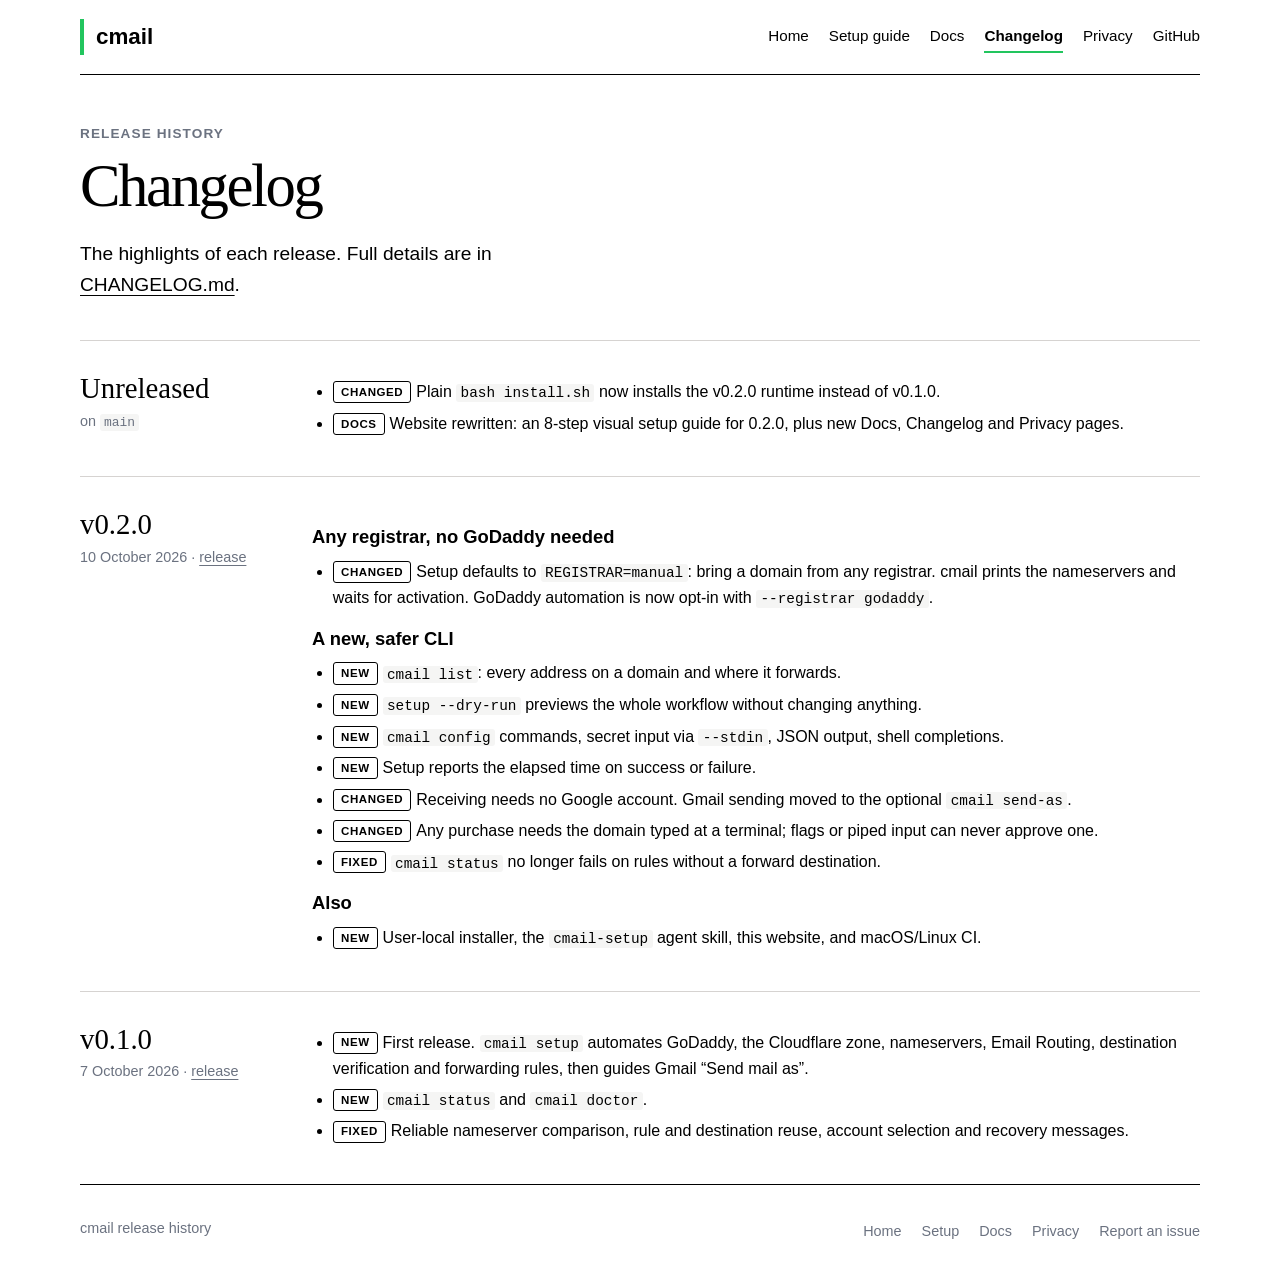
==== docs/changelog.html @ 35b185b3 "docs(site): rewrite the website for the 0.2.0 CLI Replace the long 14-step snapshot guide with a con" ====
<!doctype html>
<html lang="en">
<head>
  <meta charset="utf-8">
  <meta name="viewport" content="width=device-width, initial-scale=1">
  <meta name="description" content="What changed in each cmail release.">
  <title>Changelog — cmail</title>
  <link rel="stylesheet" href="assets/styles.css">
</head>
<body>
<a class="skip" href="#main">Skip to content</a>
<header><a class="brand" href="index.html">cmail</a><nav aria-label="Main"><a href="index.html">Home</a><a href="setup.html">Setup guide</a><a href="docs.html">Docs</a><a href="changelog.html" aria-current="page">Changelog</a><a href="privacy.html">Privacy</a><a href="https://github.com/luongnv89/cmail">GitHub</a></nav></header>
<main id="main">
  <div class="page-intro">
    <p class="kicker">Release history</p>
    <h1>Changelog</h1>
    <p class="lead">The highlights of each release. Full details are in <a href="https://github.com/luongnv89/cmail/blob/main/CHANGELOG.md">CHANGELOG.md</a>.</p>
  </div>

  <article class="release" aria-labelledby="unreleased">
    <div><h2 id="unreleased">Unreleased</h2><p class="meta">on <code>main</code></p></div>
    <div>
      <ul>
        <li><span class="badge">Changed</span>Plain <code>bash install.sh</code> now installs the v0.2.0 runtime instead of v0.1.0.</li>
        <li><span class="badge">Docs</span>Website rewritten: an 8-step visual setup guide for 0.2.0, plus new Docs, Changelog and Privacy pages.</li>
      </ul>
    </div>
  </article>

  <article class="release" aria-labelledby="v020">
    <div><h2 id="v020">v0.2.0</h2><p class="meta">10 October 2026 · <a href="https://github.com/luongnv89/cmail/releases/tag/v0.2.0">release</a></p></div>
    <div>
      <h3>Any registrar, no GoDaddy needed</h3>
      <ul>
        <li><span class="badge">Changed</span>Setup defaults to <code>REGISTRAR=manual</code>: bring a domain from any registrar. cmail prints the nameservers and waits for activation. GoDaddy automation is now opt-in with <code>--registrar godaddy</code>.</li>
      </ul>
      <h3>A new, safer CLI</h3>
      <ul>
        <li><span class="badge">New</span><code>cmail list</code>: every address on a domain and where it forwards.</li>
        <li><span class="badge">New</span><code>setup --dry-run</code> previews the whole workflow without changing anything.</li>
        <li><span class="badge">New</span><code>cmail config</code> commands, secret input via <code>--stdin</code>, JSON output, shell completions.</li>
        <li><span class="badge">New</span>Setup reports the elapsed time on success or failure.</li>
        <li><span class="badge">Changed</span>Receiving needs no Google account. Gmail sending moved to the optional <code>cmail send-as</code>.</li>
        <li><span class="badge">Changed</span>Any purchase needs the domain typed at a terminal; flags or piped input can never approve one.</li>
        <li><span class="badge">Fixed</span><code>cmail status</code> no longer fails on rules without a forward destination.</li>
      </ul>
      <h3>Also</h3>
      <ul>
        <li><span class="badge">New</span>User-local installer, the <code>cmail-setup</code> agent skill, this website, and macOS/Linux CI.</li>
      </ul>
    </div>
  </article>

  <article class="release" aria-labelledby="v010">
    <div><h2 id="v010">v0.1.0</h2><p class="meta">7 October 2026 · <a href="https://github.com/luongnv89/cmail/releases/tag/v0.1.0">release</a></p></div>
    <div>
      <ul>
        <li><span class="badge">New</span>First release. <code>cmail setup</code> automates GoDaddy, the Cloudflare zone, nameservers, Email Routing, destination verification and forwarding rules, then guides Gmail “Send mail as”.</li>
        <li><span class="badge">New</span><code>cmail status</code> and <code>cmail doctor</code>.</li>
        <li><span class="badge">Fixed</span>Reliable nameserver comparison, rule and destination reuse, account selection and recovery messages.</li>
      </ul>
    </div>
  </article>
</main>
<footer><span>cmail release history</span><nav aria-label="Footer"><a href="index.html">Home</a><a href="setup.html">Setup</a><a href="docs.html">Docs</a><a href="privacy.html">Privacy</a><a href="https://github.com/luongnv89/cmail/issues">Report an issue</a></nav></footer>
</body>
</html>
---- docs/assets/styles.css ----
/* Local serif/sans pairing keeps the site readable offline, without font requests. */
:root {
  color-scheme: light;
  --ink: #000000; --paper: #FFFFFF; --muted: #6B7280; --accent: #22C55E;
  --soft: #F5F5F4; --line: #D6D3D1; --warn: #B45309;
  --term-bg: #0C110E; --term-ink: #E7E5E4; --term-dim: #A8A29E; --term-ok: #4ADE80;
  --term-ask: #FACC15; --term-step: #7DD3FC;
  --mono: ui-monospace, 'SF Mono', Menlo, Consolas, 'Courier New', monospace;
}
* { box-sizing: border-box; }
body { margin: 0; background: var(--paper); color: var(--ink); font-family: 'Avenir Next', 'Segoe UI', 'Trebuchet MS', sans-serif; line-height: 1.6; }
a { color: inherit; text-decoration-thickness: 1px; text-underline-offset: .22em; }
a:hover { text-decoration-thickness: 2px; }
:focus-visible { outline: 3px solid var(--ink); outline-offset: 4px; }
[hidden] { display: none !important; }
.skip { position: absolute; left: 1rem; top: -8rem; padding: .6rem 1rem; background: var(--paper); z-index: 5; }
.skip:focus { top: 1rem; }

/* Layout shell */
header, main, footer { width: min(1120px, calc(100% - 3rem)); margin-inline: auto; }
header { padding: 1.2rem 0; display: flex; align-items: center; justify-content: space-between; gap: 1rem; border-bottom: 1px solid var(--ink); flex-wrap: wrap; }
.brand { font-weight: 800; font-size: 1.4rem; text-decoration: none; border-left: 4px solid var(--accent); padding-left: .75rem; }
nav { display: flex; gap: 1.25rem; flex-wrap: wrap; font-size: .95rem; }
nav a { text-decoration: none; padding: .2rem 0; border-bottom: 2px solid transparent; }
nav a:hover { border-bottom-color: var(--ink); }
nav a[aria-current] { font-weight: 800; border-bottom: 2px solid var(--accent); }
footer { border-top: 1px solid var(--ink); padding: 2rem 0; font-size: .9rem; color: var(--muted); display: flex; flex-wrap: wrap; gap: .5rem 1.5rem; justify-content: space-between; }
footer nav { font-size: .9rem; }

/* Type */
h1, h2 { font-family: 'Iowan Old Style', 'Palatino Linotype', 'Book Antiqua', Palatino, serif; font-weight: 500; line-height: 1.1; }
h1 { font-size: clamp(2.6rem, 6vw, 5rem); letter-spacing: -.04em; margin: .5rem 0 1.2rem; max-width: 14ch; }
h2 { font-size: clamp(1.7rem, 3vw, 2.4rem); margin: 0 0 1rem; }
h3 { line-height: 1.3; font-size: 1.15rem; margin: 0 0 .6rem; }
p { margin: 0 0 1rem; }
ul, ol { padding-left: 1.3rem; }
li { margin: .35rem 0; }
.kicker, .meta { color: var(--muted); }
.kicker { font-size: .85rem; font-weight: 700; letter-spacing: .08em; text-transform: uppercase; margin: 0; }
.lead { font-size: 1.2rem; max-width: 52ch; }
code { font-family: var(--mono); font-size: .9em; overflow-wrap: anywhere; background: var(--soft); padding: .05em .3em; border-radius: 3px; }
pre { font-family: var(--mono); border: 1px solid var(--line); background: var(--soft); padding: 1rem; overflow-x: auto; font-size: .9rem; line-height: 1.5; margin: 0 0 1rem; }
pre code { background: none; padding: 0; overflow-wrap: normal; }
kbd { font-family: var(--mono); font-size: .85em; border: 1px solid var(--muted); border-bottom-width: 2px; border-radius: 4px; padding: 0 .35em; }

/* Buttons */
.actions { display: flex; flex-wrap: wrap; align-items: center; gap: 1rem; margin: 1.6rem 0; }
.button, button { display: inline-flex; align-items: center; justify-content: center; padding: .7rem 1.2rem; border: 1px solid var(--ink); border-radius: 4px; font: inherit; font-weight: 700; cursor: pointer; text-decoration: none; background: var(--paper); color: var(--ink); min-height: 44px; }
.button.primary { background: var(--ink); color: var(--paper); }
.button:hover, button:hover { box-shadow: 3px 3px 0 var(--ink); }
.button:active, button:active { box-shadow: none; transform: translateY(1px); }

/* Generic blocks */
section.block { border-top: 1px solid var(--line); padding: 3rem 0; }
.callout { border-left: 4px solid var(--accent); padding: .9rem 1.2rem; margin: 1.2rem 0; background: var(--soft); }
.callout.warn { border-left-color: var(--warn); }
.callout p:last-child { margin: 0; }
.grid { display: grid; grid-template-columns: repeat(3, minmax(0, 1fr)); gap: 1.5rem; }
.grid.two { grid-template-columns: repeat(2, minmax(0, 1fr)); }
.grid.wide-left { grid-template-columns: minmax(0, 1.3fr) minmax(0, 1fr); align-items: center; }
.card { border: 1px solid var(--line); border-top: 3px solid var(--accent); padding: 1.3rem; }
.card p:last-child { margin: 0; }
.num { display: inline-flex; align-items: center; justify-content: center; width: 2rem; height: 2rem; border-radius: 50%; background: var(--ink); color: var(--paper); font-weight: 800; font-size: .95rem; flex: none; }
.tag { display: inline-block; font-size: .78rem; font-weight: 700; letter-spacing: .04em; text-transform: uppercase; border: 1px solid var(--muted); border-radius: 999px; padding: .05rem .6rem; color: var(--ink); white-space: nowrap; }
.tag.you { border-color: var(--warn); }
.tag.auto { border: 1px solid var(--accent); }
.page-intro { padding: 3rem 0 1.5rem; }
.page-intro h1 { max-width: none; font-size: clamp(2.4rem, 5vw, 3.8rem); }
.prose { max-width: 72ch; }
.table-wrap { overflow-x: auto; margin: 0 0 1rem; }
table { width: 100%; border-collapse: collapse; font-size: .95rem; }
th, td { text-align: left; vertical-align: top; padding: .55rem .7rem; border-bottom: 1px solid var(--line); }
th { border-bottom: 2px solid var(--ink); }
details { border-bottom: 1px solid var(--line); padding: .8rem 0; }
summary { font-weight: 700; cursor: pointer; min-height: 44px; display: flex; align-items: center; }
details p { margin: .4rem 0; }

/* Landing hero + mail-flow diagram */
.hero { display: grid; grid-template-columns: 1.1fr 1fr; gap: 3rem; align-items: center; padding: 4rem 0 3rem; }
.diagram { width: 100%; height: auto; display: block; }
.diagram text { font-family: 'Avenir Next', 'Segoe UI', sans-serif; fill: var(--ink); }
.diagram .sub { fill: #44403C; font-size: 13px; }
.flow-box { fill: var(--paper); stroke: var(--ink); stroke-width: 1.5; }
.flow-box.cf { stroke: var(--accent); stroke-width: 3; }
.flow-line { stroke: var(--ink); stroke-width: 2; fill: none; }
.flow-dot { fill: var(--ink); }
.envelope { fill: var(--paper); stroke: var(--ink); stroke-width: 1.5; }
@media (prefers-reduced-motion: no-preference) {
  .envelope-move { animation: travel 4.5s ease-in-out infinite; }
}
@keyframes travel { 0% { transform: translateY(0); opacity: 0; } 8% { opacity: 1; } 88% { opacity: 1; } 100% { transform: translateY(300px); opacity: 0; } }
.steps-row { display: grid; grid-template-columns: repeat(4, 1fr); gap: 1rem; counter-reset: s; padding: 0; list-style: none; }
.steps-row li { border: 1px solid var(--line); padding: 1.1rem; margin: 0; position: relative; }
.steps-row li .num { margin-bottom: .7rem; }
.steps-row li p { margin: 0; color: #44403C; font-size: .95rem; }

/* Terminal mock — static text first, optional replay via assets/terminal.js */
.term { border-radius: 8px; overflow: hidden; border: 1px solid #292524; background: var(--term-bg); margin: 0 0 1rem; box-shadow: 6px 6px 0 #0000000f; }
.term-bar { display: flex; align-items: center; gap: .4rem; padding: .55rem .8rem; background: #1C1917; color: var(--term-dim); font-size: .8rem; font-family: var(--mono); }
.term-bar i { width: .7rem; height: .7rem; border-radius: 50%; background: #57534E; display: inline-block; }
.term-bar span { margin-left: .5rem; flex: 1; }
.term-bar button { min-height: 32px; padding: .2rem .7rem; font-size: .8rem; background: transparent; color: var(--term-ink); border-color: #57534E; }
.term-bar button:hover { box-shadow: none; border-color: var(--term-ink); }
.term pre { background: none; border: 0; color: var(--term-ink); margin: 0; padding: 1rem 1.1rem 1.2rem; font-size: .84rem; white-space: pre; }
.term .p { color: var(--term-ok); }
.term .s { color: var(--term-step); font-weight: 700; }
.term .k { color: var(--term-ok); }
.term .q { color: var(--term-ask); }
.term .d { color: var(--term-dim); }
.term .w { color: var(--term-ask); }
.term .u { color: #FFFFFF; font-weight: 700; }
.term .ln { display: block; }
.term[data-replay] pre { max-height: 30rem; overflow-y: auto; }
.term.playing .ln { visibility: hidden; }
.term.playing .ln.on { visibility: visible; }
.term-caption { font-size: .85rem; color: var(--muted); margin-top: -.4rem; }

/* Browser/app window mock */
.mock { border: 1px solid var(--ink); border-radius: 8px; overflow: hidden; margin: 0 0 1rem; background: var(--paper); box-shadow: 6px 6px 0 #0000000d; }
.mock-bar { display: flex; align-items: center; gap: .4rem; padding: .5rem .75rem; background: var(--soft); border-bottom: 1px solid var(--line); font-size: .78rem; color: #44403C; }
.mock-bar i { width: .65rem; height: .65rem; border-radius: 50%; border: 1px solid var(--muted); display: inline-block; }
.mock-bar span { margin-left: .5rem; background: var(--paper); border: 1px solid var(--line); border-radius: 999px; padding: .05rem .7rem; overflow: hidden; text-overflow: ellipsis; white-space: nowrap; min-width: 0; }
.mock-body { padding: 1rem 1.1rem; font-size: .92rem; }
.mock-body table { font-size: .88rem; }
.mock-body td:last-child { font-weight: 700; }
.hl { box-shadow: inset 4px 0 0 var(--accent); }
.fake-btn { display: inline-block; background: var(--ink); color: var(--paper); border-radius: 4px; padding: .35rem .8rem; font-weight: 700; font-size: .85rem; }
.mail-head { display: grid; grid-template-columns: auto 1fr; gap: .1rem .8rem; font-size: .85rem; color: #44403C; border-bottom: 1px solid var(--line); padding-bottom: .7rem; margin-bottom: .8rem; }
.mail-head b { color: var(--ink); }

/* Nameserver swap visual */
.swap { display: grid; grid-template-columns: 1fr auto 1fr; gap: .8rem; align-items: center; margin: 0 0 1rem; }
.swap > div { border: 1px solid var(--line); padding: .8rem 1rem; font-family: var(--mono); font-size: .85rem; overflow-wrap: anywhere; }
.swap .old { color: var(--muted); text-decoration: line-through; }
.swap .new { border: 2px solid var(--accent); }
.swap .arrow { font-size: 1.6rem; font-family: inherit; border: 0; padding: 0; text-align: center; }
.swap small { display: block; font-family: 'Avenir Next', 'Segoe UI', sans-serif; text-decoration: none; color: #44403C; font-weight: 700; margin-bottom: .3rem; }

/* Setup guide */
.guide-top { position: sticky; top: 0; z-index: 3; background: var(--paper); border-bottom: 1px solid var(--line); padding: .6rem 0; }
.stepper { display: flex; gap: .35rem; list-style: none; padding: 0; margin: 0; overflow-x: auto; scrollbar-width: thin; }
.stepper li { margin: 0; flex: 1 0 auto; }
.stepper a { display: flex; align-items: center; gap: .45rem; text-decoration: none; padding: .35rem .6rem .45rem; font-size: .85rem; white-space: nowrap; border-bottom: 3px solid var(--line); min-height: 44px; }
.stepper a:hover { border-bottom-color: var(--ink); }
.stepper .num { width: 1.6rem; height: 1.6rem; font-size: .8rem; background: var(--paper); color: var(--ink); border: 1.5px solid var(--ink); }
.stepper .opt { color: var(--muted); }
/* Done state works without JavaScript: native checkbox state drives the stepper. */
body:has(#step-ready:checked) .stepper a[href="#ready"],
body:has(#step-install:checked) .stepper a[href="#install"],
body:has(#step-token:checked) .stepper a[href="#token"],
body:has(#step-setup:checked) .stepper a[href="#setup"],
body:has(#step-nameservers:checked) .stepper a[href="#nameservers"],
body:has(#step-verify:checked) .stepper a[href="#verify"],
body:has(#step-test:checked) .stepper a[href="#test"],
body:has(#step-send:checked) .stepper a[href="#send"] { border-bottom: 3px solid var(--accent); }
body:has(#step-ready:checked) .stepper a[href="#ready"] .num,
body:has(#step-install:checked) .stepper a[href="#install"] .num,
body:has(#step-token:checked) .stepper a[href="#token"] .num,
body:has(#step-setup:checked) .stepper a[href="#setup"] .num,
body:has(#step-nameservers:checked) .stepper a[href="#nameservers"] .num,
body:has(#step-verify:checked) .stepper a[href="#verify"] .num,
body:has(#step-test:checked) .stepper a[href="#test"] .num,
body:has(#step-send:checked) .stepper a[href="#send"] .num { background: var(--ink); color: var(--paper); }
.progress-panel { display: flex; flex-wrap: wrap; align-items: center; gap: .4rem 1rem; padding: .5rem 0 0; font-size: .85rem; }
.progress-panel progress { flex: 1 1 160px; height: .6rem; accent-color: var(--ink); }
.progress-panel label { position: absolute; width: 1px; height: 1px; overflow: hidden; clip: rect(0 0 0 0); }
.progress-panel button { min-height: 32px; padding: .2rem .7rem; font-size: .8rem; }
#progress-count { font-weight: 700; margin: 0; }
#storage-notice { flex-basis: 100%; margin: 0; color: var(--muted); }
.overview { display: grid; grid-template-columns: repeat(3, 1fr); gap: 1rem; margin: 1rem 0 0; }
.overview div { border: 1px solid var(--line); padding: .9rem 1rem; font-size: .95rem; }
.overview b { display: block; font-size: 1.5rem; font-family: 'Iowan Old Style', Palatino, serif; font-weight: 500; }
.steps { padding: 0; margin: 1rem 0 3rem; list-style: none; }
.step { border-top: 1px solid var(--line); padding: 2.4rem 0; scroll-margin-top: 7rem; display: grid; grid-template-columns: minmax(0, 1fr) minmax(0, 1.1fr); gap: 2.5rem; align-items: start; margin: 0; }
.step-head { display: flex; align-items: center; gap: .8rem; flex-wrap: wrap; margin-bottom: .8rem; }
.step-head .num { width: 2.4rem; height: 2.4rem; font-size: 1.05rem; }
.step h2 { font-size: clamp(1.5rem, 2.4vw, 1.9rem); margin: 0; flex-basis: 100%; }
.step-meta { display: flex; gap: .5rem; flex-wrap: wrap; }
.step ol, .step ul { margin: 0 0 1rem; }
.done-when { border-left: 4px solid var(--accent); padding: .5rem .9rem; background: var(--soft); font-size: .95rem; }
.check { display: flex; align-items: center; gap: .7rem; padding: .5rem 0; margin-top: .8rem; font-weight: 700; cursor: pointer; min-height: 44px; }
.check input { flex: none; width: 1.35rem; height: 1.35rem; accent-color: var(--ink); }
/* Completion is non-destructive: instructions stay readable when checked. */
.step:has(input:checked) .step-head .num { background: var(--paper); color: var(--ink); box-shadow: inset 0 0 0 3px var(--accent); }
.visual > :last-child { margin-bottom: 0; }

/* Docs page */
.docs-layout { display: grid; grid-template-columns: 210px minmax(0, 1fr); gap: 3rem; margin: 1rem 0 4rem; }
.toc { align-self: start; position: sticky; top: 1rem; font-size: .9rem; }
.toc ol { list-style: none; padding: 0; margin: 0; border-left: 1px solid var(--line); }
.toc a { display: block; padding: .3rem 0 .3rem .9rem; text-decoration: none; }
.toc a:hover { box-shadow: inset 3px 0 0 var(--ink); }
.docs-layout section { border-top: 1px solid var(--line); padding: 2rem 0; scroll-margin-top: 1rem; }
.docs-layout section:first-child { border-top: 0; padding-top: 0; }
.cmd-table td:first-child { white-space: nowrap; }

/* Changelog */
.release { border-top: 1px solid var(--line); padding: 2rem 0; display: grid; grid-template-columns: 200px minmax(0, 1fr); gap: 2rem; }
.release h2 { font-size: 1.8rem; margin: 0; }
.release .meta { margin: .3rem 0 0; font-size: .9rem; }
.release h3 { margin-top: 1rem; }
.release ul { margin: 0 0 .5rem; }
.badge { display: inline-block; font-size: .72rem; font-weight: 800; letter-spacing: .05em; text-transform: uppercase; padding: .05rem .45rem; border: 1px solid var(--ink); border-radius: 3px; margin-right: .3rem; vertical-align: .1em; }

@media (max-width: 900px) {
  .step { grid-template-columns: minmax(0, 1fr); gap: 1.2rem; }
  .steps-row { grid-template-columns: repeat(2, 1fr); }
}
@media (max-width: 800px) {
  .hero { grid-template-columns: minmax(0, 1fr); gap: 2rem; padding-top: 2.5rem; }
  .grid, .grid.two, .grid.wide-left, .overview { grid-template-columns: minmax(0, 1fr); gap: 1rem; }
  .docs-layout { grid-template-columns: minmax(0, 1fr); gap: 1rem; }
  .toc { position: static; }
  .release { grid-template-columns: minmax(0, 1fr); gap: .5rem; }
  .swap { grid-template-columns: minmax(0, 1fr); }
  .swap .arrow { transform: rotate(90deg); }
  .step { scroll-margin-top: 12rem; }
}
@media (max-width: 480px) {
  header, main, footer { width: calc(100% - 2rem); }
  nav { gap: .9rem; }
  .steps-row { grid-template-columns: minmax(0, 1fr); }
  .term pre { font-size: .74rem; }
  th, td { padding: .45rem; }
}
@media print {
  header, .guide-top, .actions, footer, .term-bar button { display: none; }
  main { width: 100%; }
  .step { break-inside: avoid; grid-template-columns: 1fr; }
}
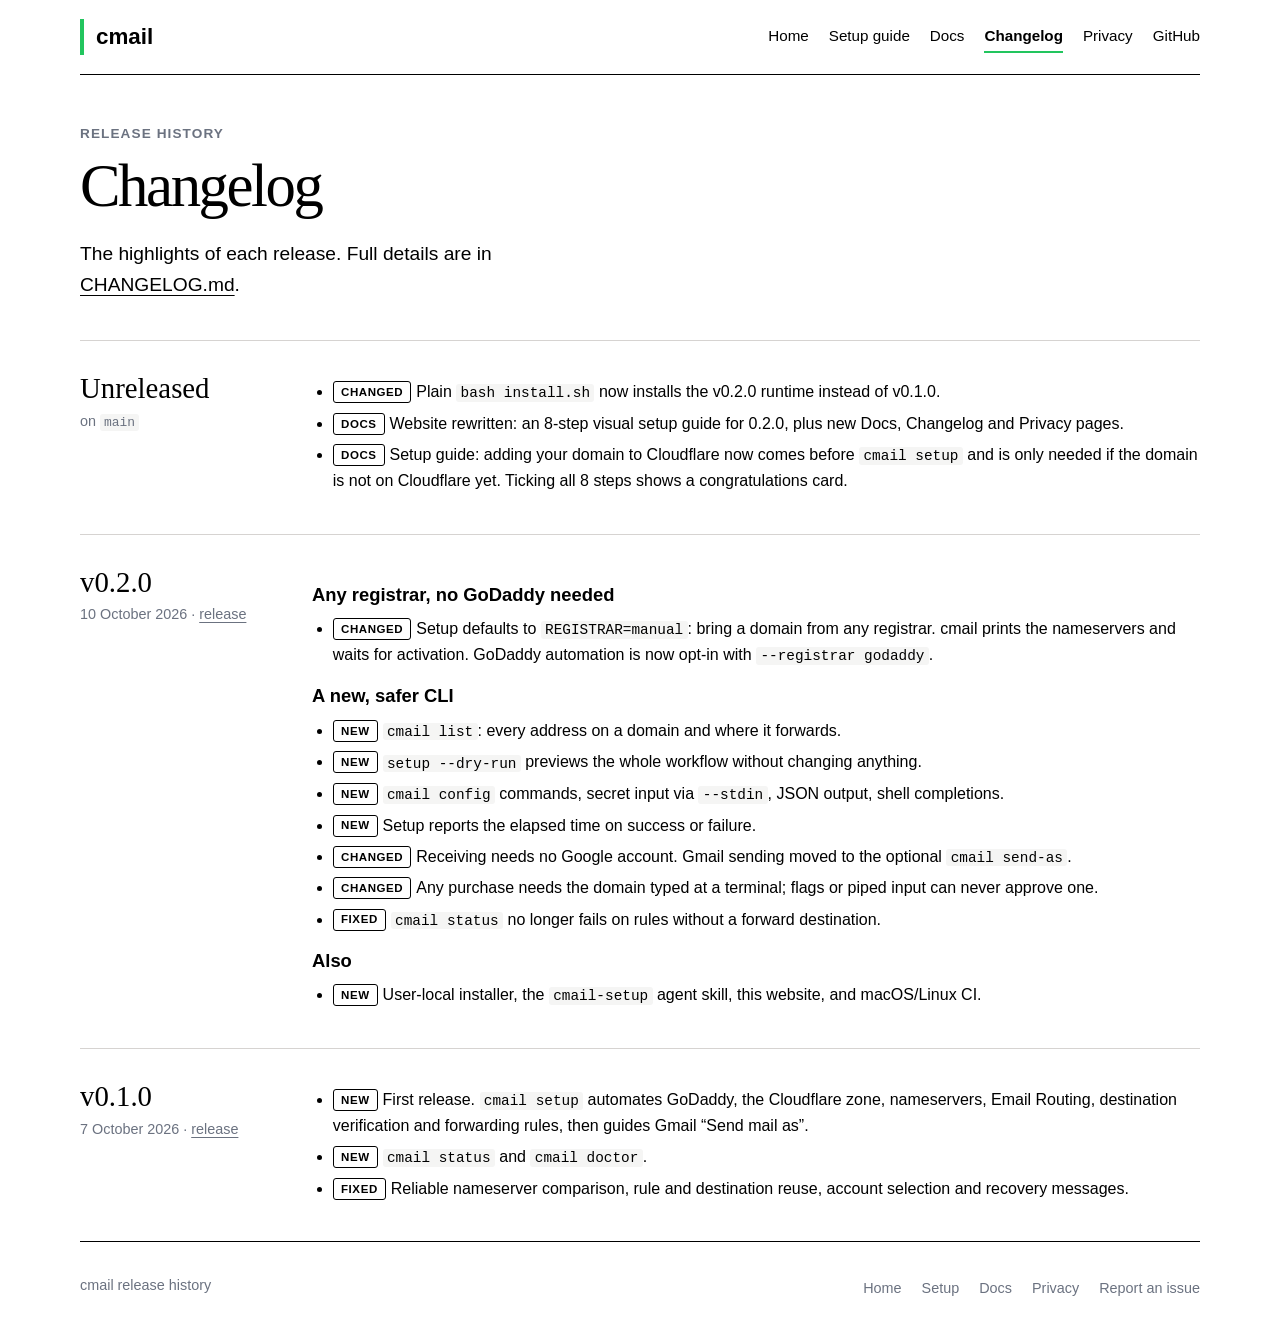
==== commit 24aece54: "docs(site): add domain to Cloudflare before setup and show a completion card (#26, #27) Move the nam" ====
--- a/docs/changelog.html
+++ b/docs/changelog.html
@@ -23,6 +23,7 @@
       <ul>
         <li><span class="badge">Changed</span>Plain <code>bash install.sh</code> now installs the v0.2.0 runtime instead of v0.1.0.</li>
         <li><span class="badge">Docs</span>Website rewritten: an 8-step visual setup guide for 0.2.0, plus new Docs, Changelog and Privacy pages.</li>
+        <li><span class="badge">Docs</span>Setup guide: adding your domain to Cloudflare now comes before <code>cmail setup</code> and is only needed if the domain is not on Cloudflare yet. Ticking all 8 steps shows a congratulations card.</li>
       </ul>
     </div>
   </article>
--- a/docs/assets/styles.css
+++ b/docs/assets/styles.css
@@ -86,7 +86,7 @@
 .flow-dot { fill: var(--ink); }
 .envelope { fill: var(--paper); stroke: var(--ink); stroke-width: 1.5; }
 @media (prefers-reduced-motion: no-preference) {
-  .envelope-move { animation: travel 4.5s ease-in-out infinite; }
+  .envelope-move { animation: travel 4.5s ease-in-out; }
 }
 @keyframes travel { 0% { transform: translateY(0); opacity: 0; } 8% { opacity: 1; } 88% { opacity: 1; } 100% { transform: translateY(300px); opacity: 0; } }
 .steps-row { display: grid; grid-template-columns: repeat(4, 1fr); gap: 1rem; counter-reset: s; padding: 0; list-style: none; }
@@ -101,6 +101,7 @@
 .term-bar span { margin-left: .5rem; flex: 1; }
 .term-bar button { min-height: 32px; padding: .2rem .7rem; font-size: .8rem; background: transparent; color: var(--term-ink); border-color: #57534E; }
 .term-bar button:hover { box-shadow: none; border-color: var(--term-ink); }
+.term-bar button:focus-visible { outline-color: var(--term-ink); }
 .term pre { background: none; border: 0; color: var(--term-ink); margin: 0; padding: 1rem 1.1rem 1.2rem; font-size: .84rem; white-space: pre; }
 .term .p { color: var(--term-ok); }
 .term .s { color: var(--term-step); font-weight: 700; }
@@ -183,6 +184,10 @@
 /* Completion is non-destructive: instructions stay readable when checked. */
 .step:has(input:checked) .step-head .num { background: var(--paper); color: var(--ink); box-shadow: inset 0 0 0 3px var(--accent); }
 .visual > :last-child { margin-bottom: 0; }
+.complete-card { border: 2px solid var(--ink); border-top: 6px solid var(--accent); padding: 1.8rem 2rem; margin: -1rem 0 3rem; background: var(--soft); }
+.complete-card h2 { margin: .4rem 0 .8rem; }
+.complete-card p { max-width: 60ch; }
+.complete-card .actions { margin: 1.2rem 0 0; }
 
 /* Docs page */
 .docs-layout { display: grid; grid-template-columns: 210px minmax(0, 1fr); gap: 3rem; margin: 1rem 0 4rem; }
@@ -222,6 +227,7 @@
   .steps-row { grid-template-columns: minmax(0, 1fr); }
   .term pre { font-size: .74rem; }
   th, td { padding: .45rem; }
+  .complete-card { padding: 1.3rem; }
 }
 @media print {
   header, .guide-top, .actions, footer, .term-bar button { display: none; }
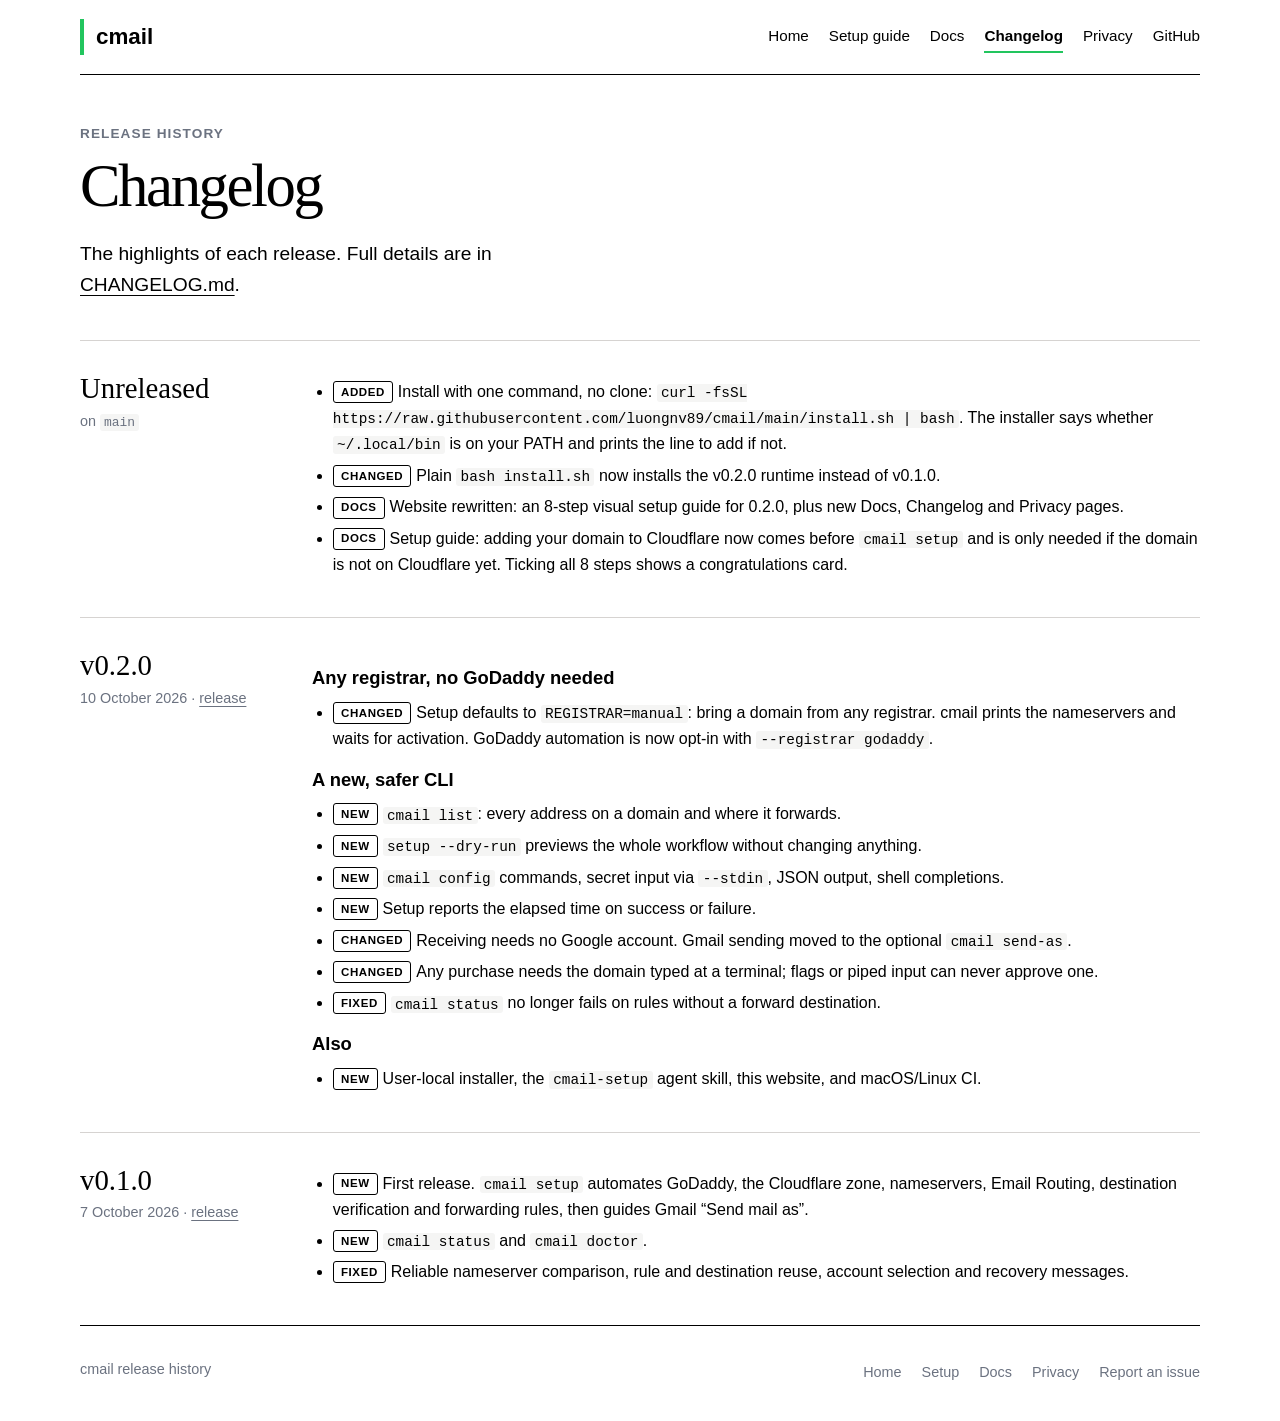
==== commit deda4d7f: "feat(install): add one-line curl installer (#25) Make install.sh safe to pipe into bash: resolve the" ====
--- a/docs/changelog.html
+++ b/docs/changelog.html
@@ -21,6 +21,7 @@
     <div><h2 id="unreleased">Unreleased</h2><p class="meta">on <code>main</code></p></div>
     <div>
       <ul>
+        <li><span class="badge">Added</span>Install with one command, no clone: <code>curl -fsSL https://raw.githubusercontent.com/luongnv89/cmail/main/install.sh | bash</code>. The installer says whether <code>~/.local/bin</code> is on your PATH and prints the line to add if not.</li>
         <li><span class="badge">Changed</span>Plain <code>bash install.sh</code> now installs the v0.2.0 runtime instead of v0.1.0.</li>
         <li><span class="badge">Docs</span>Website rewritten: an 8-step visual setup guide for 0.2.0, plus new Docs, Changelog and Privacy pages.</li>
         <li><span class="badge">Docs</span>Setup guide: adding your domain to Cloudflare now comes before <code>cmail setup</code> and is only needed if the domain is not on Cloudflare yet. Ticking all 8 steps shows a congratulations card.</li>
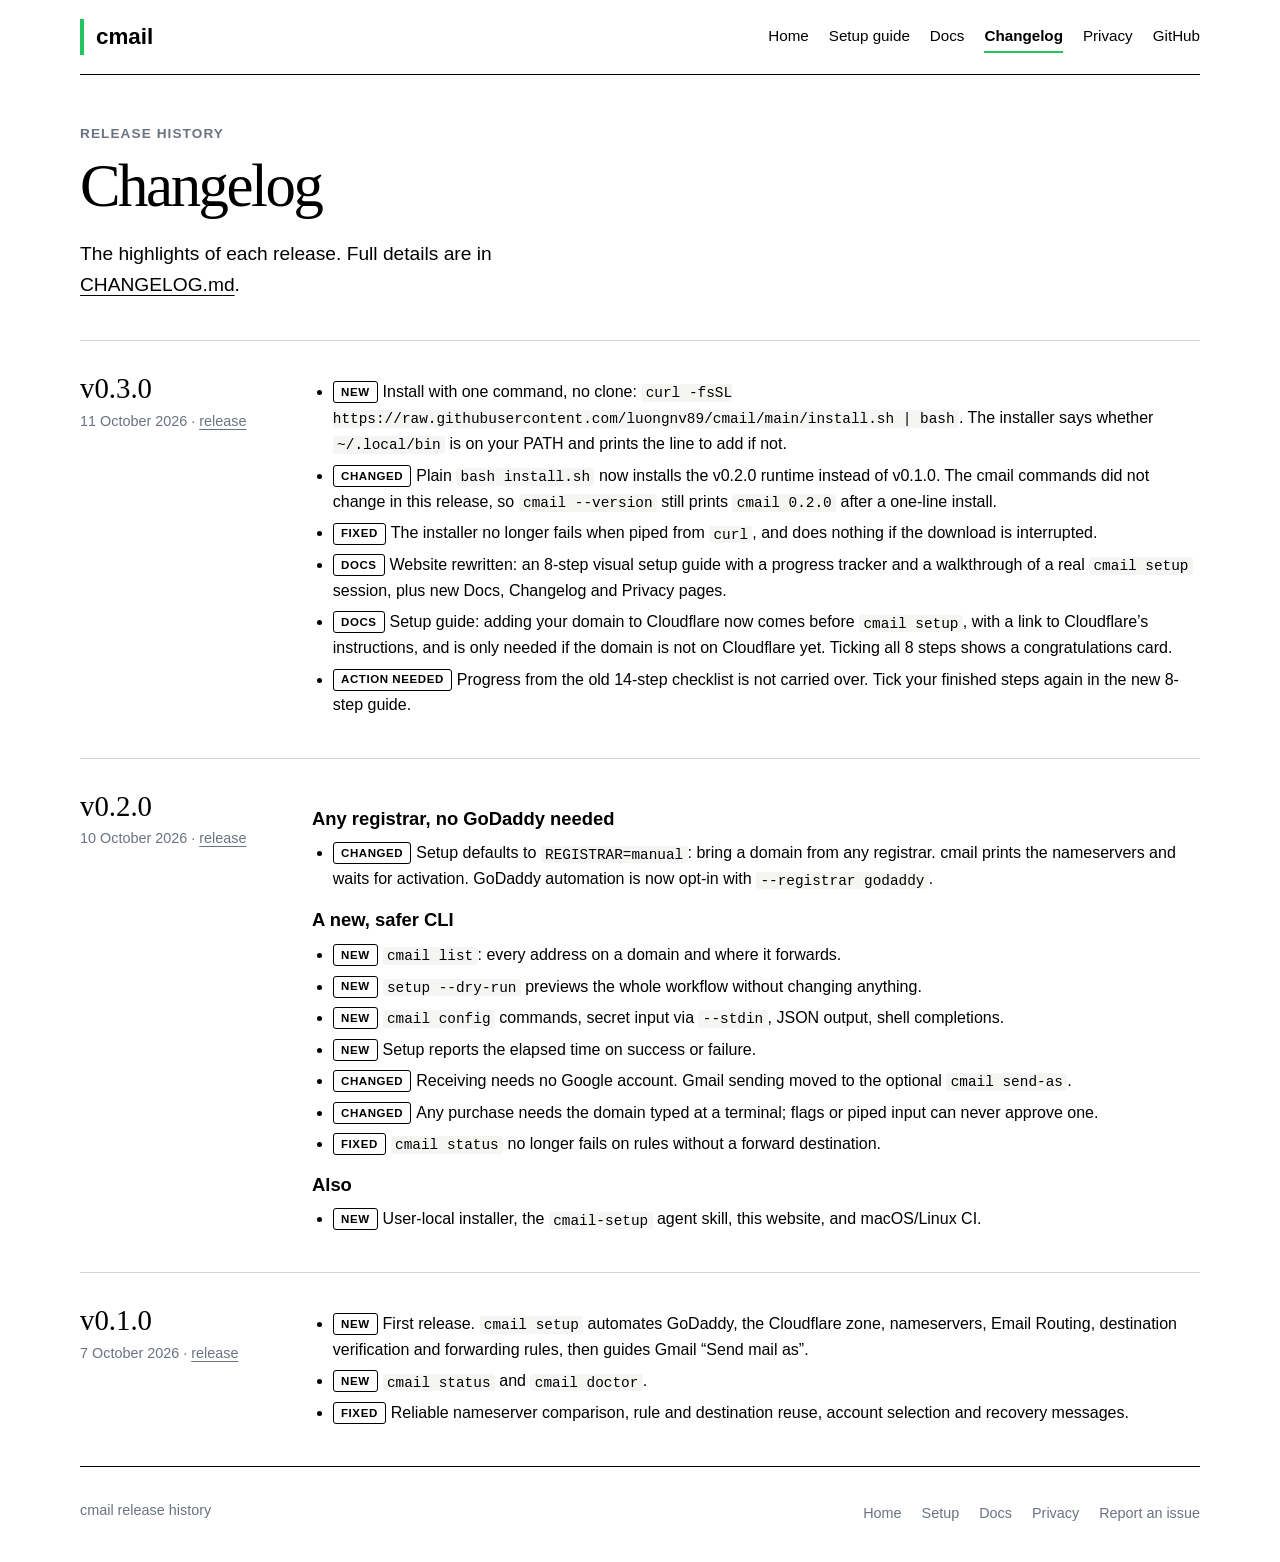
==== commit d3f0485f: "chore(release): v0.3.0 Co-authored-by: factory-droid[bot] <138933559+factory-droid[bot]@users.norepl" ====
--- a/docs/changelog.html
+++ b/docs/changelog.html
@@ -17,14 +17,16 @@
     <p class="lead">The highlights of each release. Full details are in <a href="https://github.com/luongnv89/cmail/blob/main/CHANGELOG.md">CHANGELOG.md</a>.</p>
   </div>
 
-  <article class="release" aria-labelledby="unreleased">
-    <div><h2 id="unreleased">Unreleased</h2><p class="meta">on <code>main</code></p></div>
+  <article class="release" aria-labelledby="v030">
+    <div><h2 id="v030">v0.3.0</h2><p class="meta">11 October 2026 · <a href="https://github.com/luongnv89/cmail/releases/tag/v0.3.0">release</a></p></div>
     <div>
       <ul>
-        <li><span class="badge">Added</span>Install with one command, no clone: <code>curl -fsSL https://raw.githubusercontent.com/luongnv89/cmail/main/install.sh | bash</code>. The installer says whether <code>~/.local/bin</code> is on your PATH and prints the line to add if not.</li>
-        <li><span class="badge">Changed</span>Plain <code>bash install.sh</code> now installs the v0.2.0 runtime instead of v0.1.0.</li>
-        <li><span class="badge">Docs</span>Website rewritten: an 8-step visual setup guide for 0.2.0, plus new Docs, Changelog and Privacy pages.</li>
-        <li><span class="badge">Docs</span>Setup guide: adding your domain to Cloudflare now comes before <code>cmail setup</code> and is only needed if the domain is not on Cloudflare yet. Ticking all 8 steps shows a congratulations card.</li>
+        <li><span class="badge">New</span>Install with one command, no clone: <code>curl -fsSL https://raw.githubusercontent.com/luongnv89/cmail/main/install.sh | bash</code>. The installer says whether <code>~/.local/bin</code> is on your PATH and prints the line to add if not.</li>
+        <li><span class="badge">Changed</span>Plain <code>bash install.sh</code> now installs the v0.2.0 runtime instead of v0.1.0. The cmail commands did not change in this release, so <code>cmail --version</code> still prints <code>cmail 0.2.0</code> after a one-line install.</li>
+        <li><span class="badge">Fixed</span>The installer no longer fails when piped from <code>curl</code>, and does nothing if the download is interrupted.</li>
+        <li><span class="badge">Docs</span>Website rewritten: an 8-step visual setup guide with a progress tracker and a walkthrough of a real <code>cmail setup</code> session, plus new Docs, Changelog and Privacy pages.</li>
+        <li><span class="badge">Docs</span>Setup guide: adding your domain to Cloudflare now comes before <code>cmail setup</code>, with a link to Cloudflare’s instructions, and is only needed if the domain is not on Cloudflare yet. Ticking all 8 steps shows a congratulations card.</li>
+        <li><span class="badge">Action needed</span>Progress from the old 14-step checklist is not carried over. Tick your finished steps again in the new 8-step guide.</li>
       </ul>
     </div>
   </article>
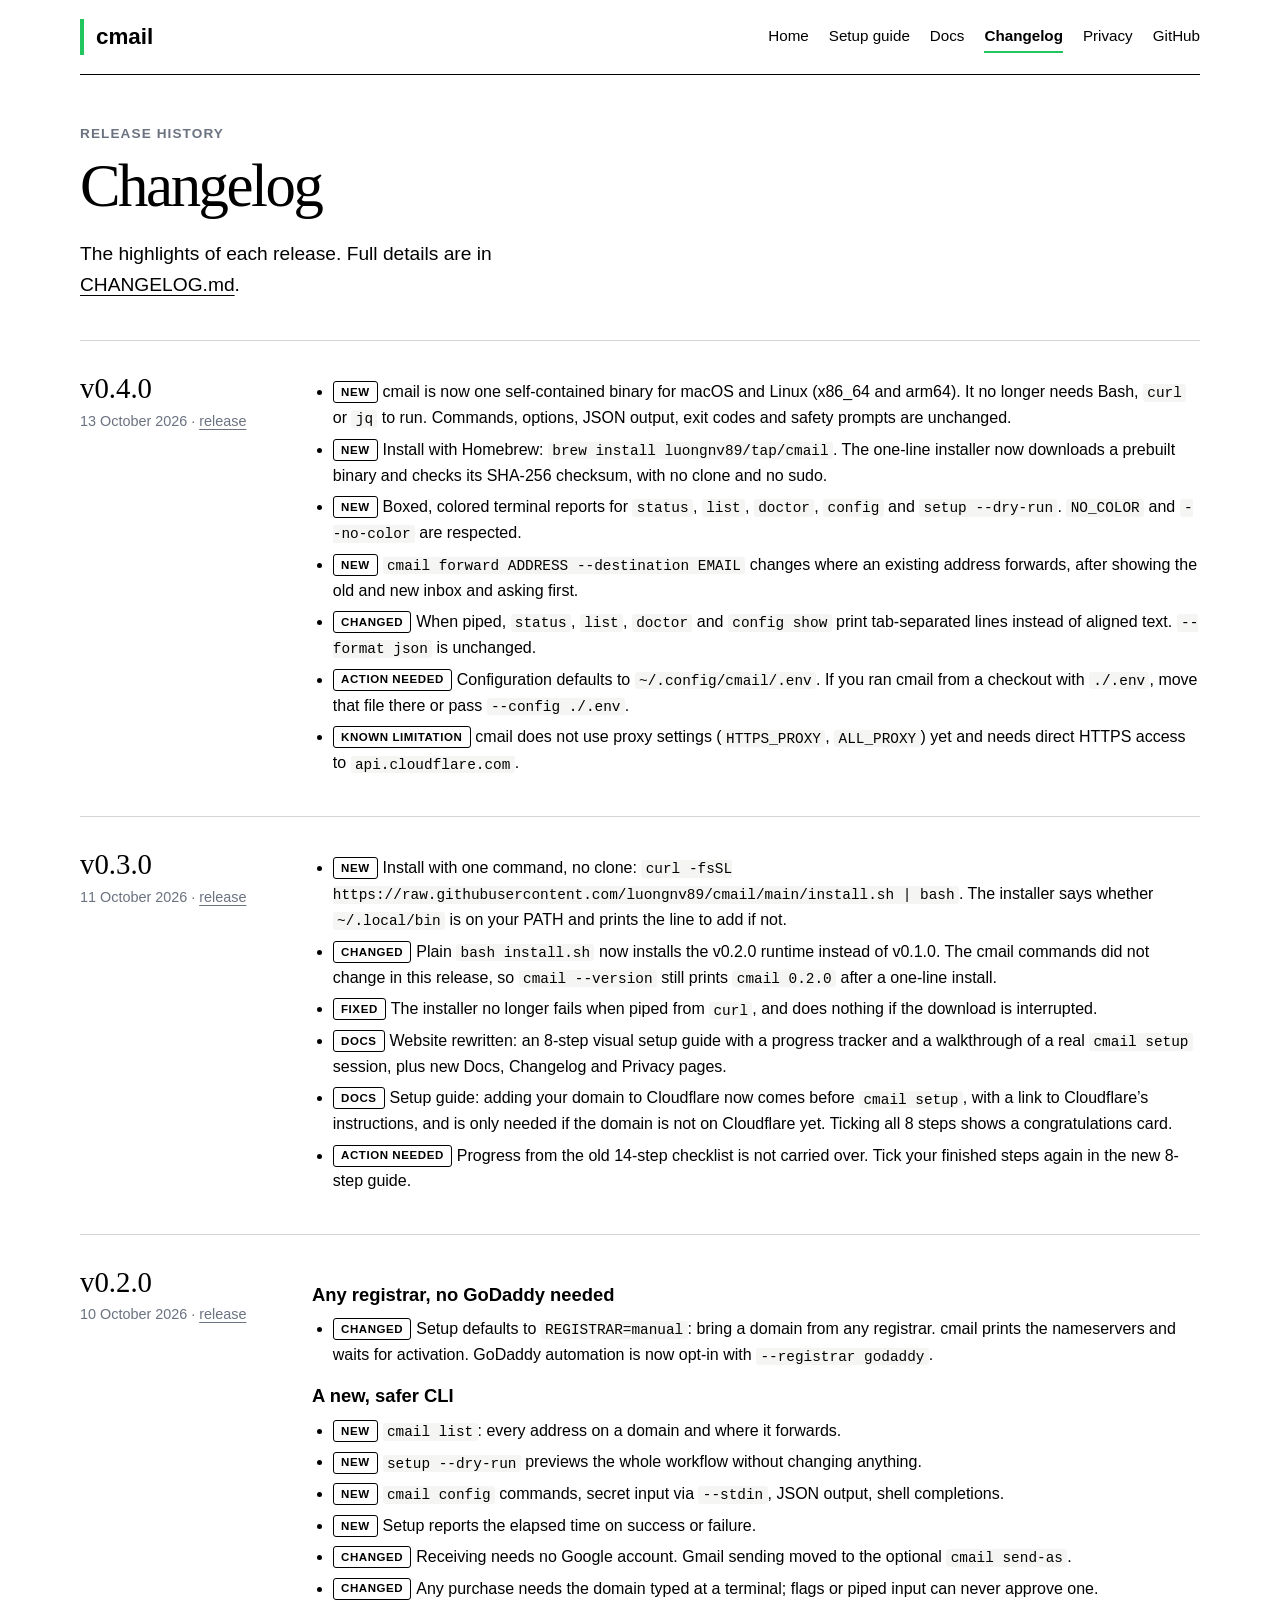
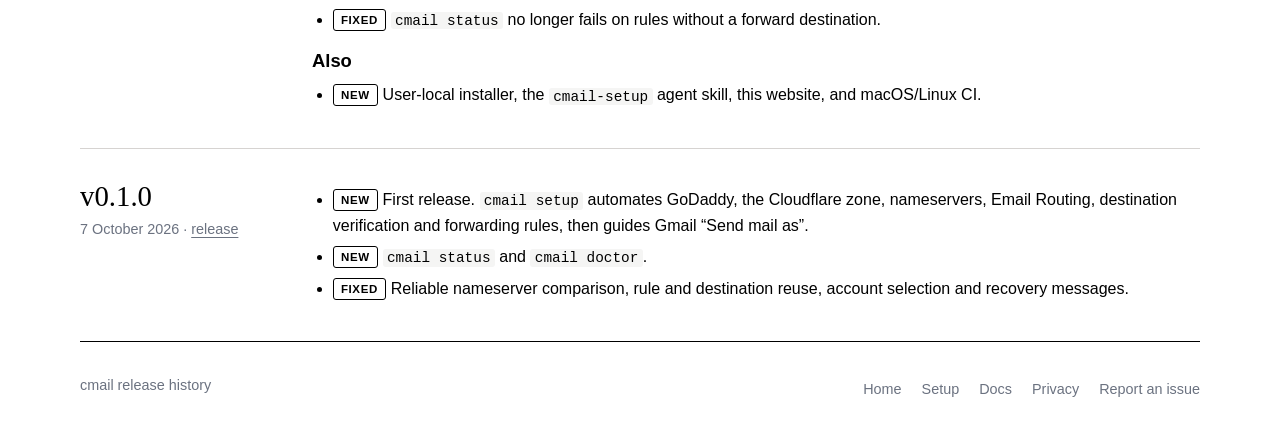
==== commit 6878d188: "docs: say cmail does not use proxy settings yet The installer prints the note on every install, as a" ====
--- a/docs/changelog.html
+++ b/docs/changelog.html
@@ -16,6 +16,21 @@
     <h1>Changelog</h1>
     <p class="lead">The highlights of each release. Full details are in <a href="https://github.com/luongnv89/cmail/blob/main/CHANGELOG.md">CHANGELOG.md</a>.</p>
   </div>
+
+  <article class="release" aria-labelledby="v040">
+    <div><h2 id="v040">v0.4.0</h2><p class="meta">13 October 2026 · <a href="https://github.com/luongnv89/cmail/releases/tag/v0.4.0">release</a></p></div>
+    <div>
+      <ul>
+        <li><span class="badge">New</span>cmail is now one self-contained binary for macOS and Linux (x86_64 and arm64). It no longer needs Bash, <code>curl</code> or <code>jq</code> to run. Commands, options, JSON output, exit codes and safety prompts are unchanged.</li>
+        <li><span class="badge">New</span>Install with Homebrew: <code>brew install luongnv89/tap/cmail</code>. The one-line installer now downloads a prebuilt binary and checks its SHA-256 checksum, with no clone and no sudo.</li>
+        <li><span class="badge">New</span>Boxed, colored terminal reports for <code>status</code>, <code>list</code>, <code>doctor</code>, <code>config</code> and <code>setup --dry-run</code>. <code>NO_COLOR</code> and <code>--no-color</code> are respected.</li>
+        <li><span class="badge">New</span><code>cmail forward ADDRESS --destination EMAIL</code> changes where an existing address forwards, after showing the old and new inbox and asking first.</li>
+        <li><span class="badge">Changed</span>When piped, <code>status</code>, <code>list</code>, <code>doctor</code> and <code>config show</code> print tab-separated lines instead of aligned text. <code>--format json</code> is unchanged.</li>
+        <li><span class="badge">Action needed</span>Configuration defaults to <code>~/.config/cmail/.env</code>. If you ran cmail from a checkout with <code>./.env</code>, move that file there or pass <code>--config ./.env</code>.</li>
+        <li><span class="badge">Known limitation</span>cmail does not use proxy settings (<code>HTTPS_PROXY</code>, <code>ALL_PROXY</code>) yet and needs direct HTTPS access to <code>api.cloudflare.com</code>.</li>
+      </ul>
+    </div>
+  </article>
 
   <article class="release" aria-labelledby="v030">
     <div><h2 id="v030">v0.3.0</h2><p class="meta">11 October 2026 · <a href="https://github.com/luongnv89/cmail/releases/tag/v0.3.0">release</a></p></div>
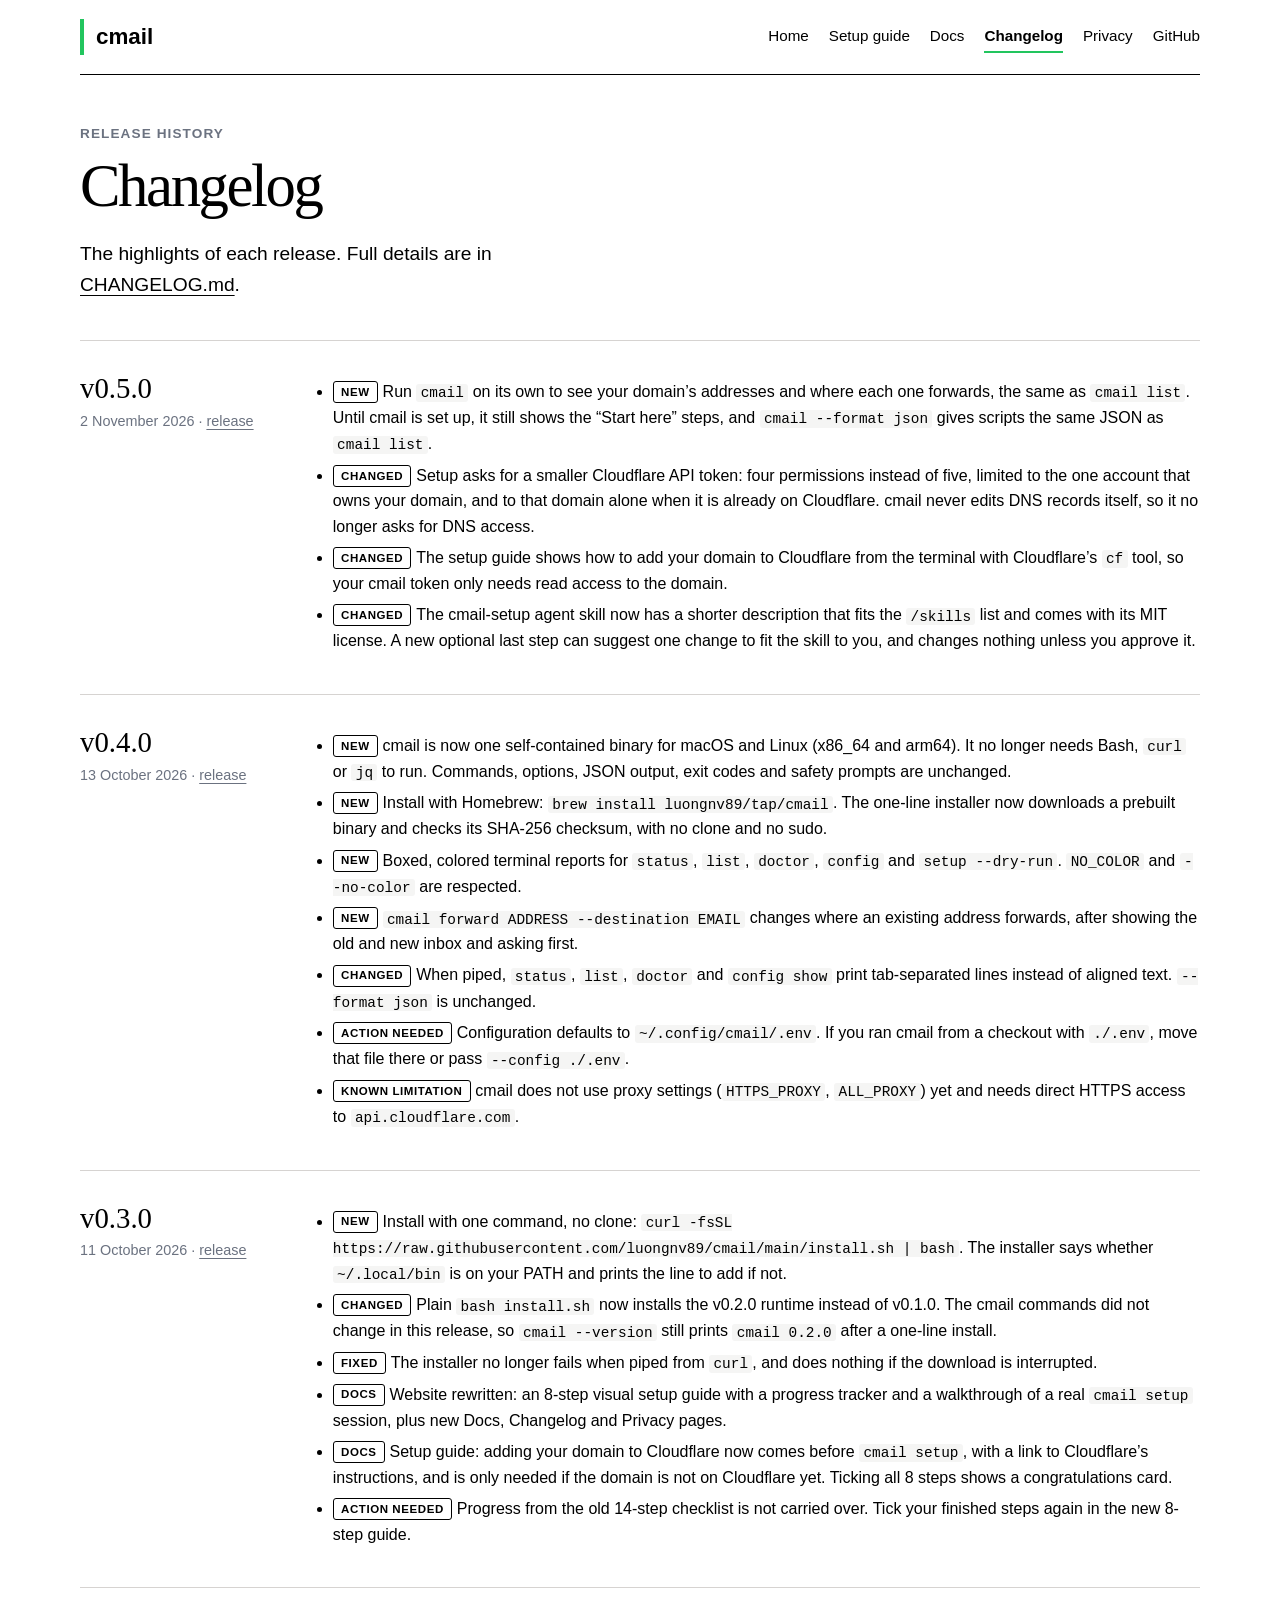
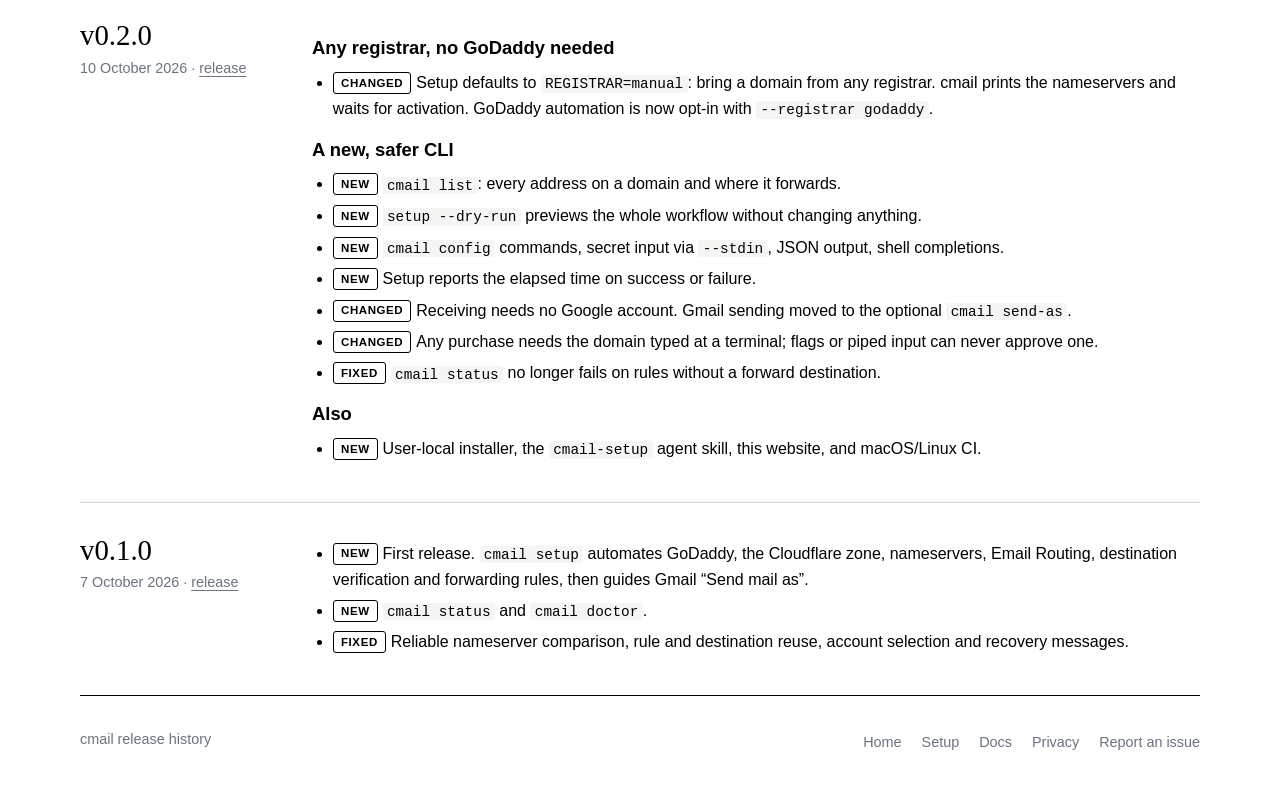
==== commit 5dbc5522: "chore(release): v0.5.0" ====
--- a/docs/changelog.html
+++ b/docs/changelog.html
@@ -16,6 +16,18 @@
     <h1>Changelog</h1>
     <p class="lead">The highlights of each release. Full details are in <a href="https://github.com/luongnv89/cmail/blob/main/CHANGELOG.md">CHANGELOG.md</a>.</p>
   </div>
+
+  <article class="release" aria-labelledby="v050">
+    <div><h2 id="v050">v0.5.0</h2><p class="meta">2 November 2026 · <a href="https://github.com/luongnv89/cmail/releases/tag/v0.5.0">release</a></p></div>
+    <div>
+      <ul>
+        <li><span class="badge">New</span>Run <code>cmail</code> on its own to see your domain’s addresses and where each one forwards, the same as <code>cmail list</code>. Until cmail is set up, it still shows the “Start here” steps, and <code>cmail --format json</code> gives scripts the same JSON as <code>cmail list</code>.</li>
+        <li><span class="badge">Changed</span>Setup asks for a smaller Cloudflare API token: four permissions instead of five, limited to the one account that owns your domain, and to that domain alone when it is already on Cloudflare. cmail never edits DNS records itself, so it no longer asks for DNS access.</li>
+        <li><span class="badge">Changed</span>The setup guide shows how to add your domain to Cloudflare from the terminal with Cloudflare’s <code>cf</code> tool, so your cmail token only needs read access to the domain.</li>
+        <li><span class="badge">Changed</span>The cmail-setup agent skill now has a shorter description that fits the <code>/skills</code> list and comes with its MIT license. A new optional last step can suggest one change to fit the skill to you, and changes nothing unless you approve it.</li>
+      </ul>
+    </div>
+  </article>
 
   <article class="release" aria-labelledby="v040">
     <div><h2 id="v040">v0.4.0</h2><p class="meta">13 October 2026 · <a href="https://github.com/luongnv89/cmail/releases/tag/v0.4.0">release</a></p></div>
